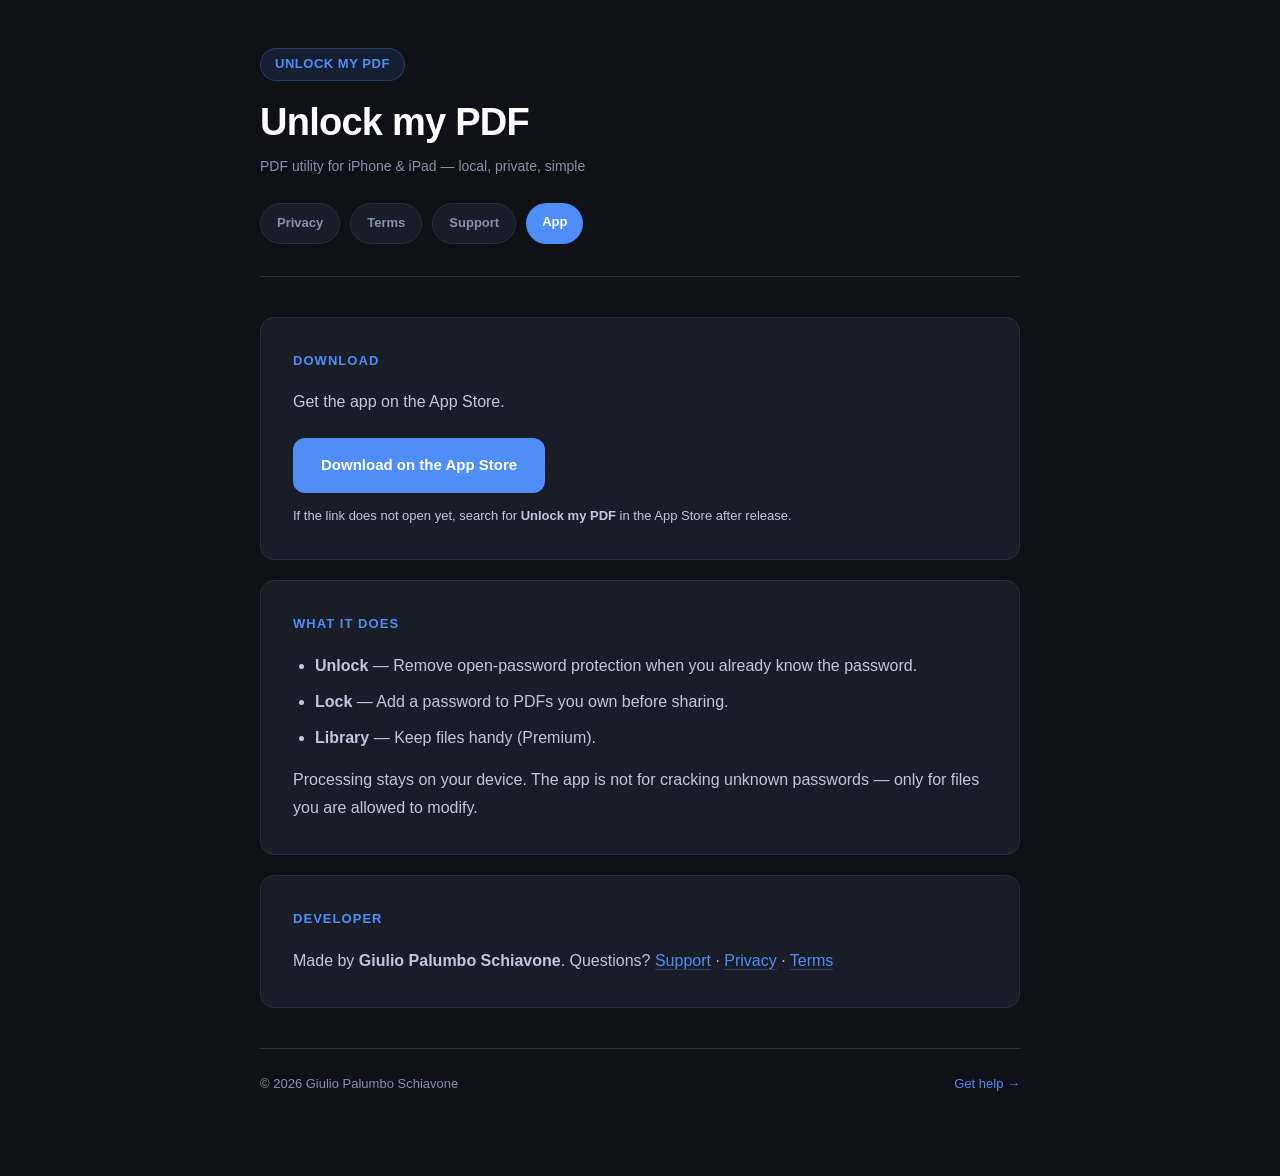
==== app/index.html @ 7ccd74d1 "Add Support and App pages for App Store URLs; update nav across legal pages Made-with: Cursor" ====
<!DOCTYPE html>
<html lang="en">
<head>
  <meta charset="UTF-8" />
  <meta name="viewport" content="width=device-width, initial-scale=1.0" />
  <meta name="description" content="Unlock my PDF — unlock password-protected PDFs you own, add protection, all on your iPhone and iPad." />
  <title>Unlock my PDF — App</title>
  <style>
    *, *::before, *::after { box-sizing: border-box; margin: 0; padding: 0; }

    :root {
      --bg: #0f1117;
      --surface: #1a1d27;
      --border: #2a2d3d;
      --accent: #4f8ef7;
      --accent-dim: rgba(79,142,247,.12);
      --text: #e2e6f0;
      --text-muted: #8891aa;
      --text-dim: #c0c8dc;
      --radius: 14px;
    }

    body {
      background: var(--bg);
      color: var(--text);
      font-family: -apple-system, BlinkMacSystemFont, "Segoe UI", Helvetica, Arial, sans-serif;
      font-size: 16px;
      line-height: 1.75;
      padding: 0 16px 80px;
    }

    header {
      max-width: 760px;
      margin: 0 auto;
      padding: 48px 0 32px;
      border-bottom: 1px solid var(--border);
    }

    .app-tag {
      display: inline-flex;
      align-items: center;
      gap: 8px;
      font-size: 13px;
      font-weight: 600;
      color: var(--accent);
      background: var(--accent-dim);
      border: 1px solid rgba(79,142,247,.25);
      border-radius: 999px;
      padding: 4px 14px;
      margin-bottom: 20px;
      letter-spacing: .04em;
      text-transform: uppercase;
    }

    h1 {
      font-size: clamp(26px, 5vw, 38px);
      font-weight: 700;
      letter-spacing: -.02em;
      line-height: 1.15;
      color: #fff;
    }

    .meta {
      margin-top: 10px;
      font-size: 14px;
      color: var(--text-muted);
    }

    nav.doc-nav {
      max-width: 760px;
      margin: 24px auto 0;
      display: flex;
      flex-wrap: wrap;
      gap: 10px;
    }

    nav.doc-nav a {
      display: inline-block;
      padding: 8px 16px;
      border-radius: 999px;
      font-size: 13px;
      font-weight: 600;
      text-decoration: none;
      transition: background .15s, color .15s;
    }

    nav.doc-nav a.active {
      background: var(--accent);
      color: #fff;
    }

    nav.doc-nav a:not(.active) {
      background: var(--surface);
      color: var(--text-muted);
      border: 1px solid var(--border);
    }

    nav.doc-nav a:not(.active):hover {
      background: var(--border);
      color: var(--text);
    }

    main {
      max-width: 760px;
      margin: 40px auto 0;
    }

    section.card {
      background: var(--surface);
      border: 1px solid var(--border);
      border-radius: var(--radius);
      padding: 32px;
      margin-bottom: 20px;
    }

    section.card h2 {
      font-size: 13px;
      font-weight: 700;
      letter-spacing: .08em;
      text-transform: uppercase;
      color: var(--accent);
      margin-bottom: 16px;
    }

    section.card p {
      color: var(--text-dim);
      margin-bottom: 14px;
    }

    section.card p:last-child { margin-bottom: 0; }

    section.card ul {
      color: var(--text-dim);
      padding-left: 22px;
      margin-bottom: 14px;
    }

    section.card ul li { margin-bottom: 8px; }

    section.card a {
      color: var(--accent);
      text-decoration: none;
      border-bottom: 1px solid rgba(79,142,247,.3);
    }

    section.card a:hover { border-bottom-color: var(--accent); }

    .cta {
      display: inline-block;
      margin-top: 8px;
      padding: 14px 28px;
      background: var(--accent);
      color: #fff !important;
      font-weight: 600;
      font-size: 15px;
      border-radius: 12px;
      border: none !important;
      text-decoration: none !important;
      transition: filter .15s, transform .05s;
    }

    .cta:hover { filter: brightness(1.08); }
    .cta:active { transform: scale(.98); }

    .note {
      font-size: 13px;
      color: var(--text-muted);
      margin-top: 12px;
    }

    footer {
      max-width: 760px;
      margin: 40px auto 0;
      padding-top: 24px;
      border-top: 1px solid var(--border);
      font-size: 13px;
      color: var(--text-muted);
      display: flex;
      justify-content: space-between;
      flex-wrap: wrap;
      gap: 8px;
    }

    footer a { color: var(--accent); text-decoration: none; }
  </style>
</head>
<body>

<header>
  <div class="app-tag">Unlock my PDF</div>
  <h1>Unlock my PDF</h1>
  <p class="meta">PDF utility for iPhone &amp; iPad — local, private, simple</p>

  <nav class="doc-nav">
    <a href="../privacy/">Privacy</a>
    <a href="../terms/">Terms</a>
    <a href="../support/">Support</a>
    <a href="../app/" class="active">App</a>
  </nav>
</header>

<main>

  <section class="card">
    <h2>Download</h2>
    <p>Get the app on the App Store.</p>
    <a class="cta" href="https://apps.apple.com/app/id6761540670" target="_blank" rel="noopener">Download on the App Store</a>
    <p class="note">If the link does not open yet, search for <strong>Unlock my PDF</strong> in the App Store after release.</p>
  </section>

  <section class="card">
    <h2>What it does</h2>
    <ul>
      <li><strong>Unlock</strong> — Remove open-password protection when you already know the password.</li>
      <li><strong>Lock</strong> — Add a password to PDFs you own before sharing.</li>
      <li><strong>Library</strong> — Keep files handy (Premium).</li>
    </ul>
    <p>Processing stays on your device. The app is not for cracking unknown passwords — only for files you are allowed to modify.</p>
  </section>

  <section class="card">
    <h2>Developer</h2>
    <p>Made by <strong>Giulio Palumbo Schiavone</strong>. Questions? <a href="../support/">Support</a> · <a href="../privacy/">Privacy</a> · <a href="../terms/">Terms</a></p>
  </section>

</main>

<footer>
  <span>© 2026 Giulio Palumbo Schiavone</span>
  <a href="../support/">Get help →</a>
</footer>

</body>
</html>
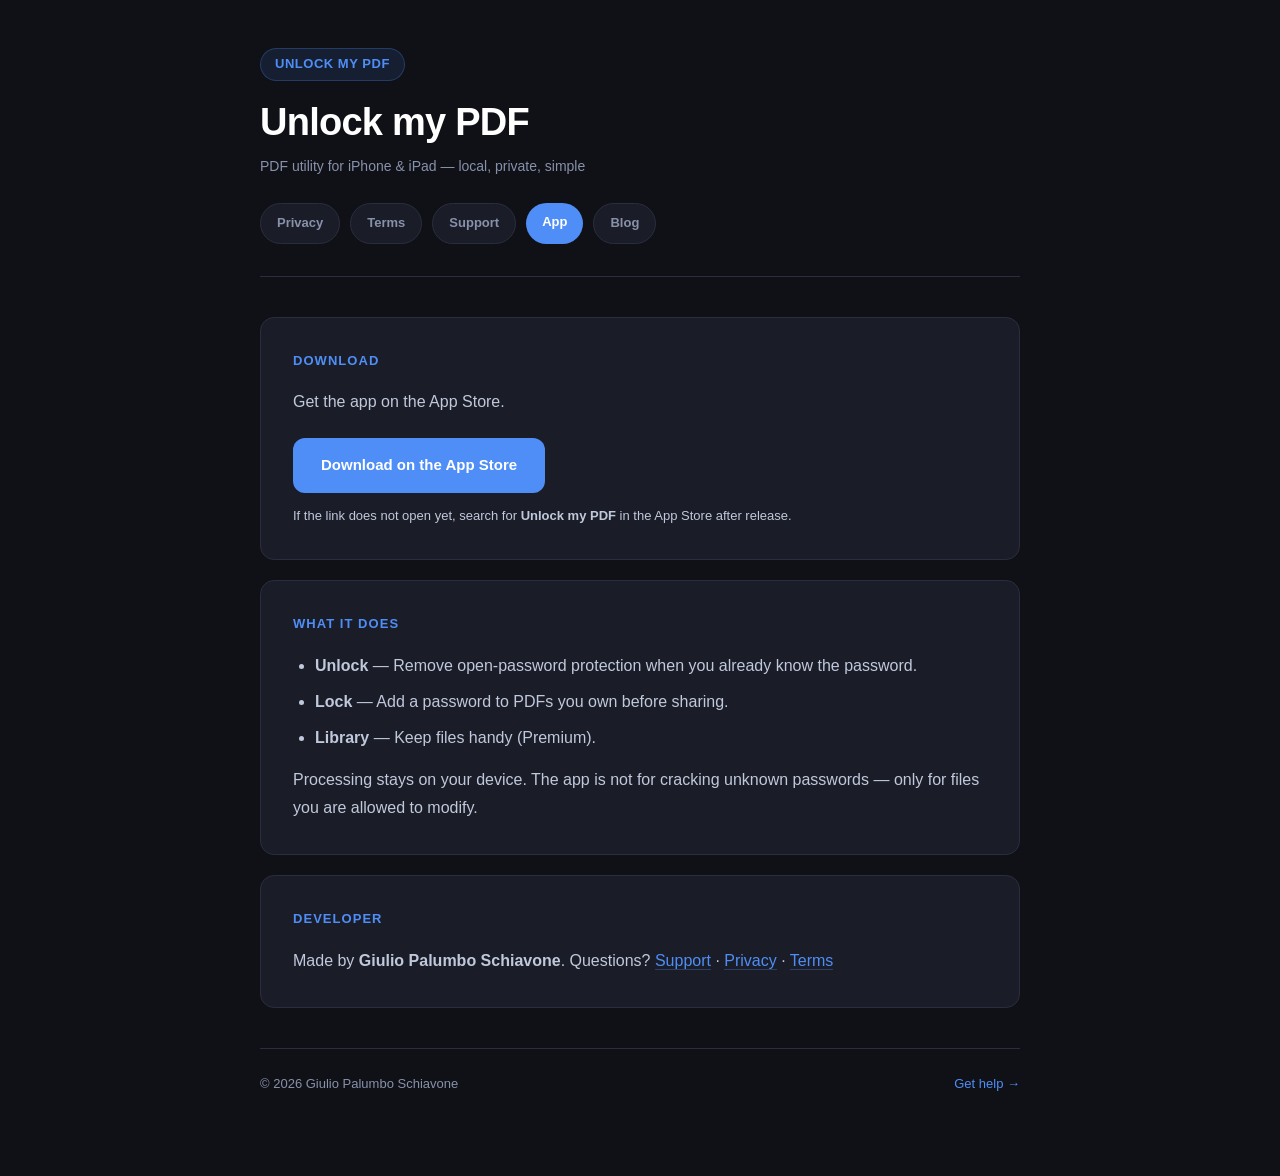
==== commit 17067fae: "Add blog section, sitemap, robots.txt and GSC verification on all pages" ====
--- a/app/index.html
+++ b/app/index.html
@@ -3,6 +3,7 @@
 <head>
   <meta charset="UTF-8" />
   <meta name="viewport" content="width=device-width, initial-scale=1.0" />
+  <meta name="google-site-verification" content="K488KOCH1s70ATjOSUvQhlqPrfKA766O6MFfuyYV7Dw" />
   <meta name="description" content="Unlock my PDF — unlock password-protected PDFs you own, add protection, all on your iPhone and iPad." />
   <title>Unlock my PDF — App</title>
   <style>
@@ -196,6 +197,7 @@
     <a href="../terms/">Terms</a>
     <a href="../support/">Support</a>
     <a href="../app/" class="active">App</a>
+    <a href="../blog/">Blog</a>
   </nav>
 </header>
 
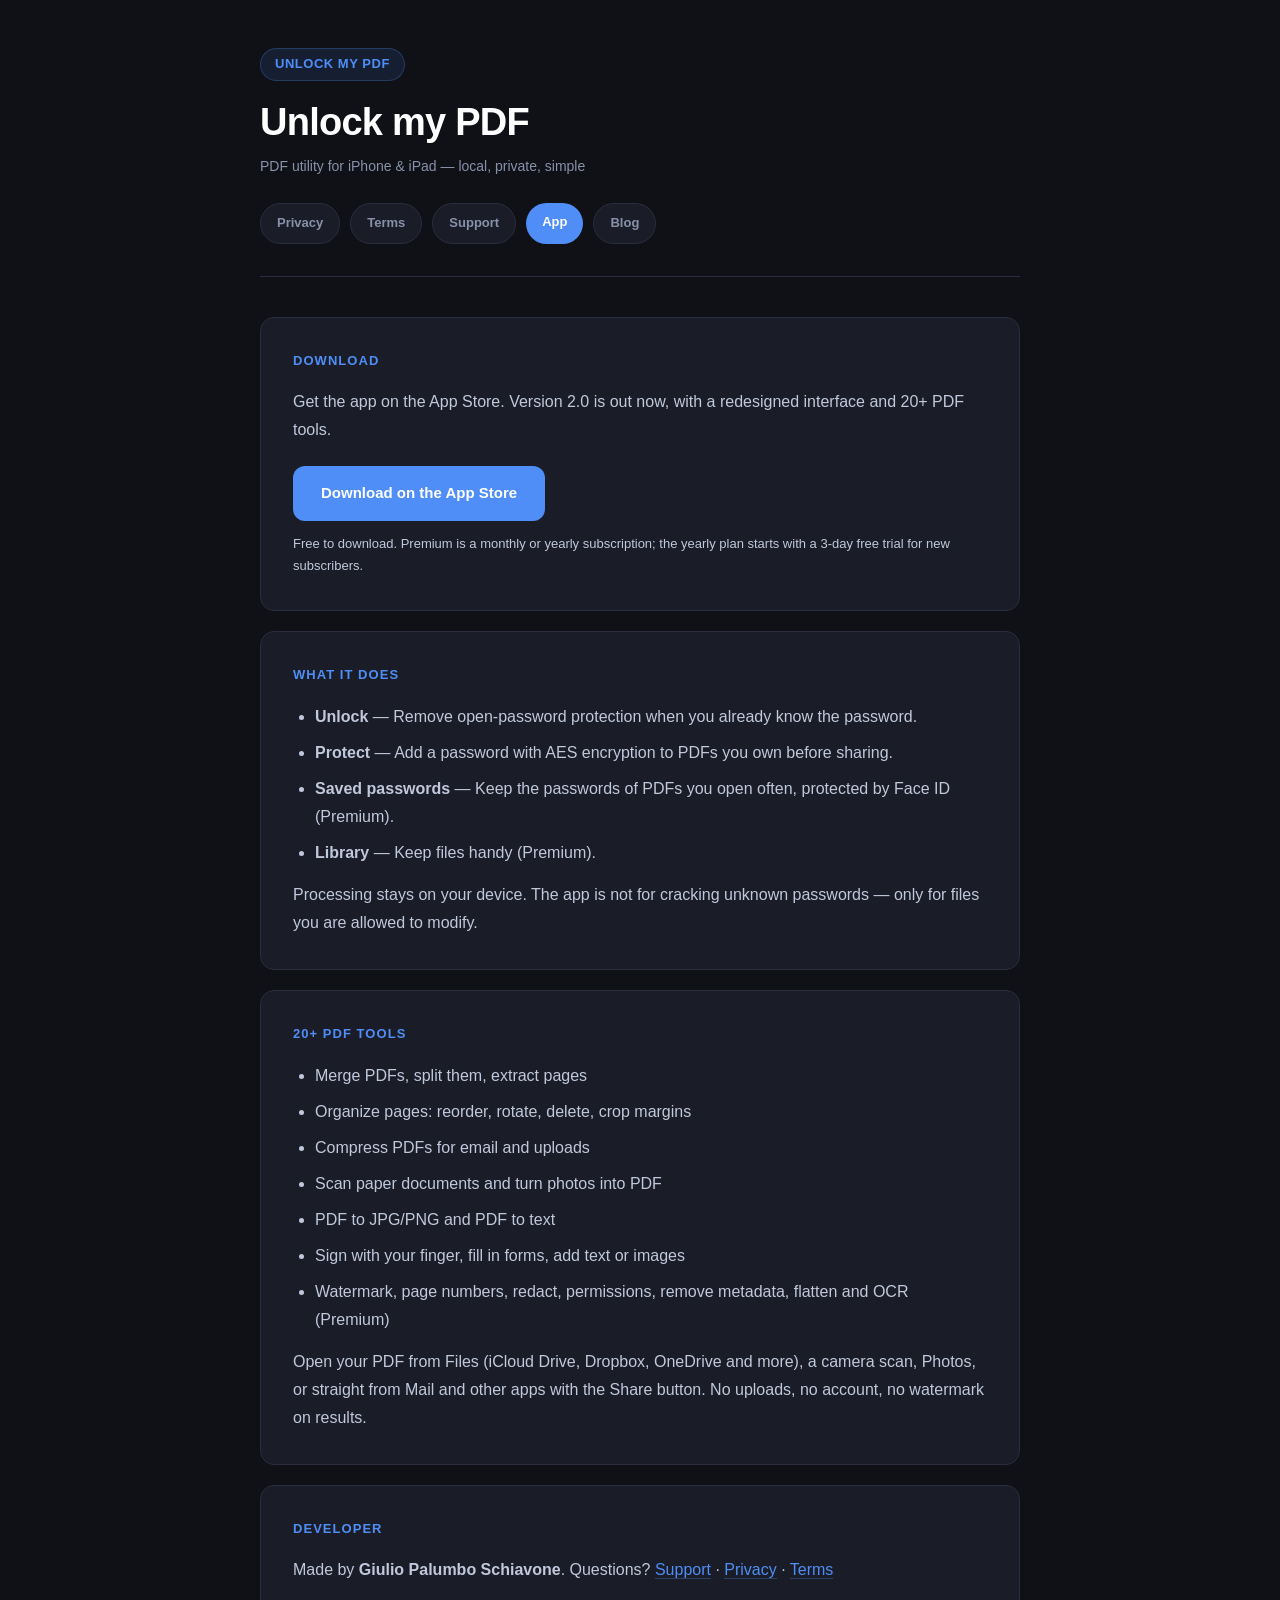
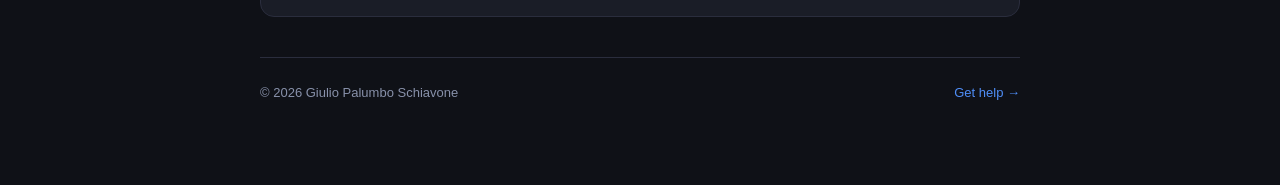
==== commit 314276ab: "Sito 2.0: pagina App con i 20+ strumenti e le password salvate, FAQ di supporto aggiornate - App: to" ====
--- a/app/index.html
+++ b/app/index.html
@@ -4,7 +4,7 @@
   <meta charset="UTF-8" />
   <meta name="viewport" content="width=device-width, initial-scale=1.0" />
   <meta name="google-site-verification" content="K488KOCH1s70ATjOSUvQhlqPrfKA766O6MFfuyYV7Dw" />
-  <meta name="description" content="Unlock my PDF — unlock password-protected PDFs you own, add protection, all on your iPhone and iPad." />
+  <meta name="description" content="Unlock my PDF — remove a password you know from your own PDFs, protect them, and use 20+ PDF tools to merge, compress, sign and scan, all on your iPhone and iPad." />
   <title>Unlock my PDF — App</title>
   <style>
     *, *::before, *::after { box-sizing: border-box; margin: 0; padding: 0; }
@@ -205,19 +205,34 @@
 
   <section class="card">
     <h2>Download</h2>
-    <p>Get the app on the App Store.</p>
+    <p>Get the app on the App Store. Version 2.0 is out now, with a redesigned interface and 20+ PDF tools.</p>
     <a class="cta" href="https://apps.apple.com/app/id6761540670" target="_blank" rel="noopener">Download on the App Store</a>
-    <p class="note">If the link does not open yet, search for <strong>Unlock my PDF</strong> in the App Store after release.</p>
+    <p class="note">Free to download. Premium is a monthly or yearly subscription; the yearly plan starts with a 3-day free trial for new subscribers.</p>
   </section>
 
   <section class="card">
     <h2>What it does</h2>
     <ul>
       <li><strong>Unlock</strong> — Remove open-password protection when you already know the password.</li>
-      <li><strong>Lock</strong> — Add a password to PDFs you own before sharing.</li>
+      <li><strong>Protect</strong> — Add a password with AES encryption to PDFs you own before sharing.</li>
+      <li><strong>Saved passwords</strong> — Keep the passwords of PDFs you open often, protected by Face ID (Premium).</li>
       <li><strong>Library</strong> — Keep files handy (Premium).</li>
     </ul>
     <p>Processing stays on your device. The app is not for cracking unknown passwords — only for files you are allowed to modify.</p>
+  </section>
+
+  <section class="card">
+    <h2>20+ PDF tools</h2>
+    <ul>
+      <li>Merge PDFs, split them, extract pages</li>
+      <li>Organize pages: reorder, rotate, delete, crop margins</li>
+      <li>Compress PDFs for email and uploads</li>
+      <li>Scan paper documents and turn photos into PDF</li>
+      <li>PDF to JPG/PNG and PDF to text</li>
+      <li>Sign with your finger, fill in forms, add text or images</li>
+      <li>Watermark, page numbers, redact, permissions, remove metadata, flatten and OCR (Premium)</li>
+    </ul>
+    <p>Open your PDF from Files (iCloud Drive, Dropbox, OneDrive and more), a camera scan, Photos, or straight from Mail and other apps with the Share button. No uploads, no account, no watermark on results.</p>
   </section>
 
   <section class="card">
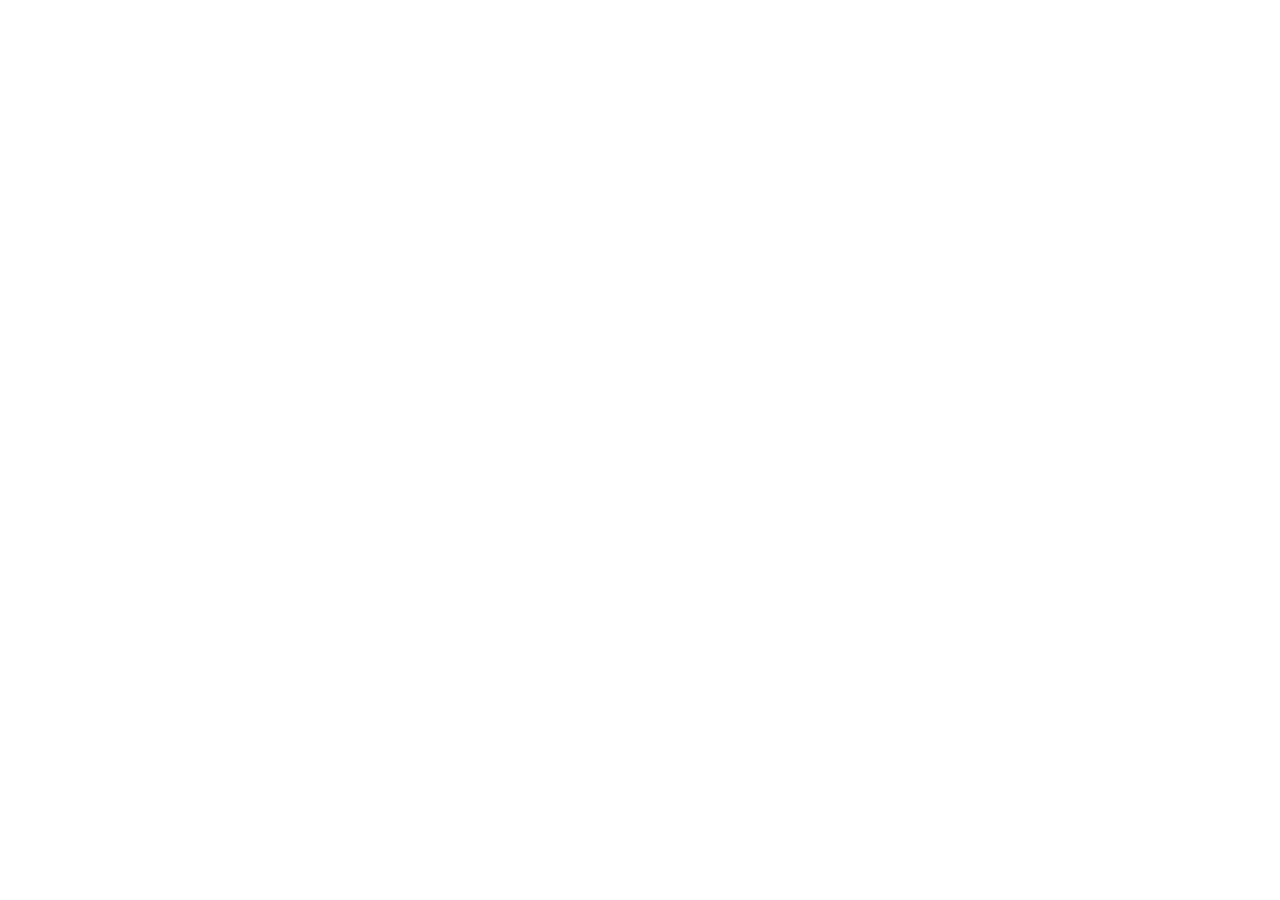
==== commit eecd05cc: "Il sito si e' spostato su unlockmypdf.app: ogni pagina rimanda al nuovo indirizzo Rinvii immediati (" ====
--- a/app/index.html
+++ b/app/index.html
@@ -1,251 +1,15 @@
-<!DOCTYPE html>
+<!doctype html>
 <html lang="en">
 <head>
-  <meta charset="UTF-8" />
-  <meta name="viewport" content="width=device-width, initial-scale=1.0" />
-  <meta name="google-site-verification" content="K488KOCH1s70ATjOSUvQhlqPrfKA766O6MFfuyYV7Dw" />
-  <meta name="description" content="Unlock my PDF — remove a password you know from your own PDFs, protect them, and use 20+ PDF tools to merge, compress, sign and scan, all on your iPhone and iPad." />
-  <title>Unlock my PDF — App</title>
-  <style>
-    *, *::before, *::after { box-sizing: border-box; margin: 0; padding: 0; }
-
-    :root {
-      --bg: #0f1117;
-      --surface: #1a1d27;
-      --border: #2a2d3d;
-      --accent: #4f8ef7;
-      --accent-dim: rgba(79,142,247,.12);
-      --text: #e2e6f0;
-      --text-muted: #8891aa;
-      --text-dim: #c0c8dc;
-      --radius: 14px;
-    }
-
-    body {
-      background: var(--bg);
-      color: var(--text);
-      font-family: -apple-system, BlinkMacSystemFont, "Segoe UI", Helvetica, Arial, sans-serif;
-      font-size: 16px;
-      line-height: 1.75;
-      padding: 0 16px 80px;
-    }
-
-    header {
-      max-width: 760px;
-      margin: 0 auto;
-      padding: 48px 0 32px;
-      border-bottom: 1px solid var(--border);
-    }
-
-    .app-tag {
-      display: inline-flex;
-      align-items: center;
-      gap: 8px;
-      font-size: 13px;
-      font-weight: 600;
-      color: var(--accent);
-      background: var(--accent-dim);
-      border: 1px solid rgba(79,142,247,.25);
-      border-radius: 999px;
-      padding: 4px 14px;
-      margin-bottom: 20px;
-      letter-spacing: .04em;
-      text-transform: uppercase;
-    }
-
-    h1 {
-      font-size: clamp(26px, 5vw, 38px);
-      font-weight: 700;
-      letter-spacing: -.02em;
-      line-height: 1.15;
-      color: #fff;
-    }
-
-    .meta {
-      margin-top: 10px;
-      font-size: 14px;
-      color: var(--text-muted);
-    }
-
-    nav.doc-nav {
-      max-width: 760px;
-      margin: 24px auto 0;
-      display: flex;
-      flex-wrap: wrap;
-      gap: 10px;
-    }
-
-    nav.doc-nav a {
-      display: inline-block;
-      padding: 8px 16px;
-      border-radius: 999px;
-      font-size: 13px;
-      font-weight: 600;
-      text-decoration: none;
-      transition: background .15s, color .15s;
-    }
-
-    nav.doc-nav a.active {
-      background: var(--accent);
-      color: #fff;
-    }
-
-    nav.doc-nav a:not(.active) {
-      background: var(--surface);
-      color: var(--text-muted);
-      border: 1px solid var(--border);
-    }
-
-    nav.doc-nav a:not(.active):hover {
-      background: var(--border);
-      color: var(--text);
-    }
-
-    main {
-      max-width: 760px;
-      margin: 40px auto 0;
-    }
-
-    section.card {
-      background: var(--surface);
-      border: 1px solid var(--border);
-      border-radius: var(--radius);
-      padding: 32px;
-      margin-bottom: 20px;
-    }
-
-    section.card h2 {
-      font-size: 13px;
-      font-weight: 700;
-      letter-spacing: .08em;
-      text-transform: uppercase;
-      color: var(--accent);
-      margin-bottom: 16px;
-    }
-
-    section.card p {
-      color: var(--text-dim);
-      margin-bottom: 14px;
-    }
-
-    section.card p:last-child { margin-bottom: 0; }
-
-    section.card ul {
-      color: var(--text-dim);
-      padding-left: 22px;
-      margin-bottom: 14px;
-    }
-
-    section.card ul li { margin-bottom: 8px; }
-
-    section.card a {
-      color: var(--accent);
-      text-decoration: none;
-      border-bottom: 1px solid rgba(79,142,247,.3);
-    }
-
-    section.card a:hover { border-bottom-color: var(--accent); }
-
-    .cta {
-      display: inline-block;
-      margin-top: 8px;
-      padding: 14px 28px;
-      background: var(--accent);
-      color: #fff !important;
-      font-weight: 600;
-      font-size: 15px;
-      border-radius: 12px;
-      border: none !important;
-      text-decoration: none !important;
-      transition: filter .15s, transform .05s;
-    }
-
-    .cta:hover { filter: brightness(1.08); }
-    .cta:active { transform: scale(.98); }
-
-    .note {
-      font-size: 13px;
-      color: var(--text-muted);
-      margin-top: 12px;
-    }
-
-    footer {
-      max-width: 760px;
-      margin: 40px auto 0;
-      padding-top: 24px;
-      border-top: 1px solid var(--border);
-      font-size: 13px;
-      color: var(--text-muted);
-      display: flex;
-      justify-content: space-between;
-      flex-wrap: wrap;
-      gap: 8px;
-    }
-
-    footer a { color: var(--accent); text-decoration: none; }
-  </style>
+<meta charset="utf-8">
+<meta name="viewport" content="width=device-width, initial-scale=1">
+<title>Unlock my PDF has moved to unlockmypdf.app</title>
+<link rel="canonical" href="https://unlockmypdf.app/">
+<script>var it=/^it\b/i.test(navigator.language||"");location.replace((it?"https://unlockmypdf.app/it/":"https://unlockmypdf.app/")+location.hash);</script>
+<meta http-equiv="refresh" content="0; url=https://unlockmypdf.app/">
+<style>body{font-family:-apple-system,system-ui,sans-serif;max-width:36rem;margin:15vh auto;padding:0 1rem;line-height:1.5;color:#15171a;background:#fcfcfb}a{color:#2457c5}</style>
 </head>
 <body>
-
-<header>
-  <div class="app-tag">Unlock my PDF</div>
-  <h1>Unlock my PDF</h1>
-  <p class="meta">PDF utility for iPhone &amp; iPad — local, private, simple</p>
-
-  <nav class="doc-nav">
-    <a href="../privacy/">Privacy</a>
-    <a href="../terms/">Terms</a>
-    <a href="../support/">Support</a>
-    <a href="../app/" class="active">App</a>
-    <a href="../blog/">Blog</a>
-  </nav>
-</header>
-
-<main>
-
-  <section class="card">
-    <h2>Download</h2>
-    <p>Get the app on the App Store. Version 2.0 is out now, with a redesigned interface and 20+ PDF tools.</p>
-    <a class="cta" href="https://apps.apple.com/app/id6761540670" target="_blank" rel="noopener">Download on the App Store</a>
-    <p class="note">Free to download. Premium is a monthly or yearly subscription; the yearly plan starts with a 3-day free trial for new subscribers.</p>
-  </section>
-
-  <section class="card">
-    <h2>What it does</h2>
-    <ul>
-      <li><strong>Unlock</strong> — Remove open-password protection when you already know the password.</li>
-      <li><strong>Protect</strong> — Add a password with AES encryption to PDFs you own before sharing.</li>
-      <li><strong>Saved passwords</strong> — Keep the passwords of PDFs you open often, protected by Face ID (Premium).</li>
-      <li><strong>Library</strong> — Keep files handy (Premium).</li>
-    </ul>
-    <p>Processing stays on your device. The app is not for cracking unknown passwords — only for files you are allowed to modify.</p>
-  </section>
-
-  <section class="card">
-    <h2>20+ PDF tools</h2>
-    <ul>
-      <li>Merge PDFs, split them, extract pages</li>
-      <li>Organize pages: reorder, rotate, delete, crop margins</li>
-      <li>Compress PDFs for email and uploads</li>
-      <li>Scan paper documents and turn photos into PDF</li>
-      <li>PDF to JPG/PNG and PDF to text</li>
-      <li>Sign with your finger, fill in forms, add text or images</li>
-      <li>Watermark, page numbers, redact, permissions, remove metadata, flatten and OCR (Premium)</li>
-    </ul>
-    <p>Open your PDF from Files (iCloud Drive, Dropbox, OneDrive and more), a camera scan, Photos, or straight from Mail and other apps with the Share button. No uploads, no account, no watermark on results.</p>
-  </section>
-
-  <section class="card">
-    <h2>Developer</h2>
-    <p>Made by <strong>Giulio Palumbo Schiavone</strong>. Questions? <a href="../support/">Support</a> · <a href="../privacy/">Privacy</a> · <a href="../terms/">Terms</a></p>
-  </section>
-
-</main>
-
-<footer>
-  <span>© 2026 Giulio Palumbo Schiavone</span>
-  <a href="../support/">Get help →</a>
-</footer>
-
+<p>This page has moved to <a href="https://unlockmypdf.app/">unlockmypdf.app/</a>.</p>
 </body>
 </html>
